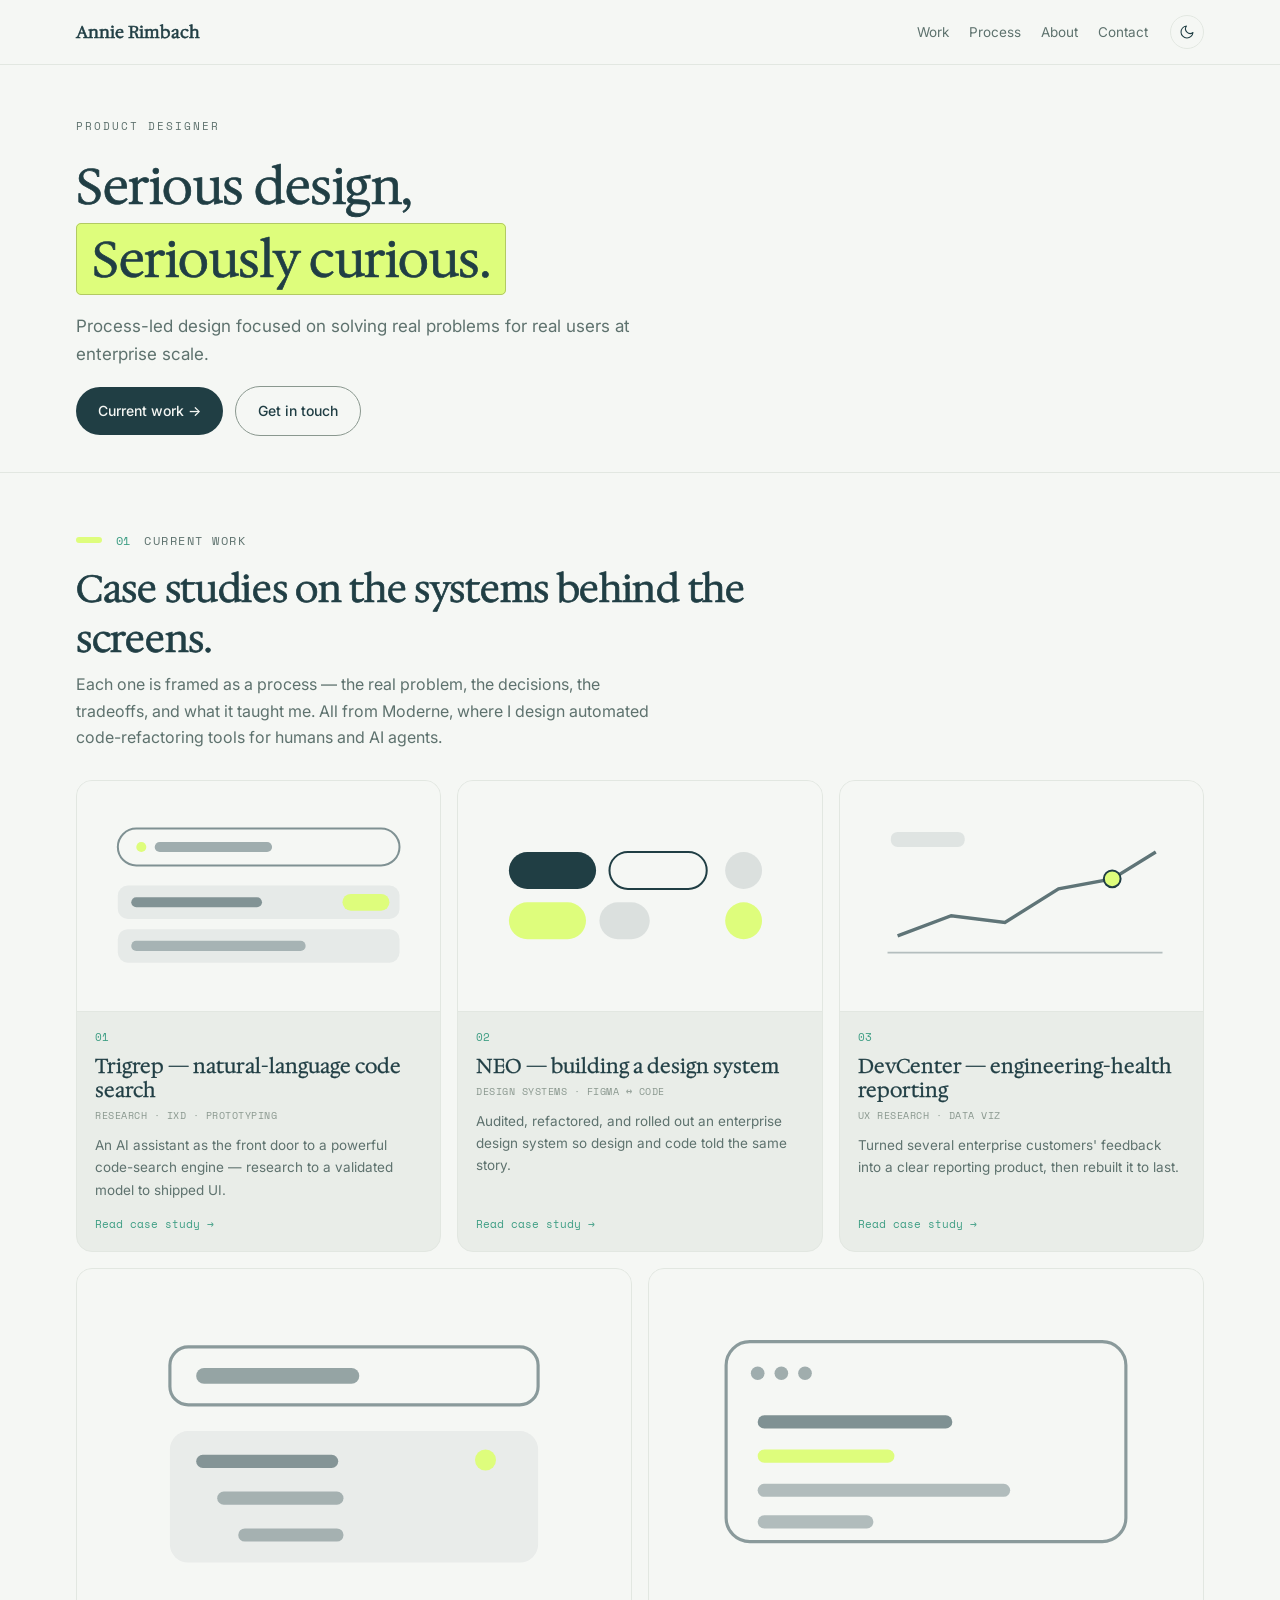
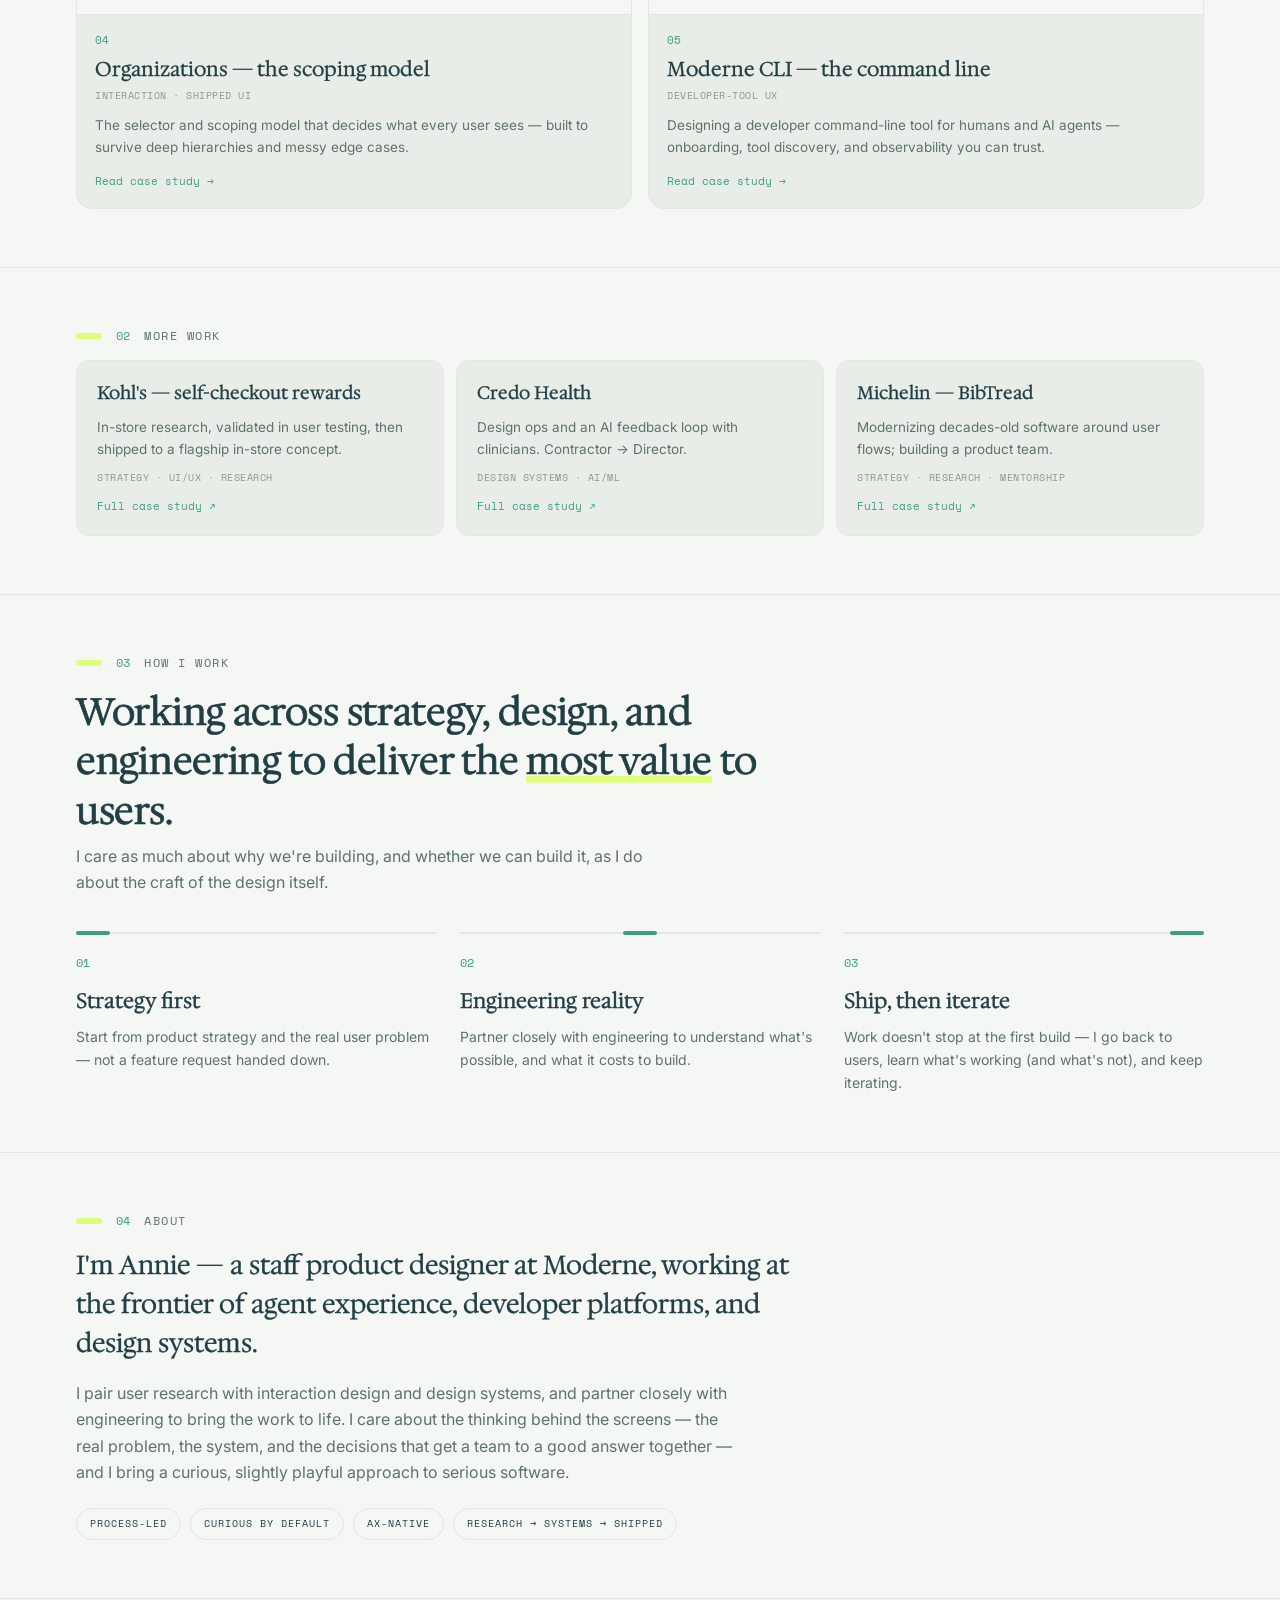
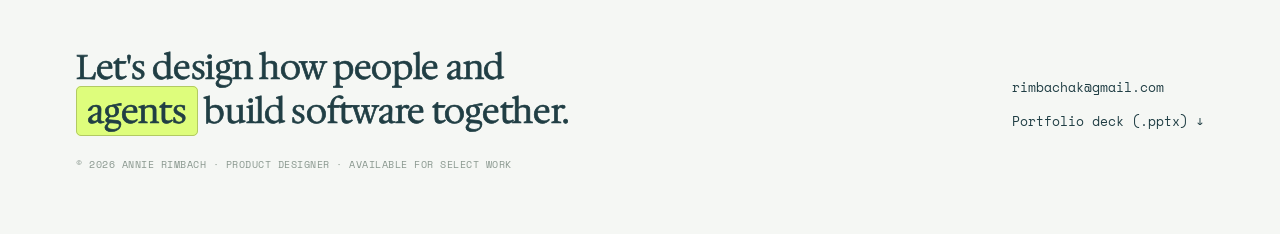
==== annie-rimbach-portfolio.html @ 5550b8af "Add new portfolio index, brand guide; update case studies and CSS - New annie-rimbach-portfolio.html" ====
<!DOCTYPE html>
<html lang="en" data-theme="light">
<head>
<meta charset="UTF-8">
<meta name="viewport" content="width=device-width, initial-scale=1.0">
<title>Annie Rimbach — Product Designer, AX</title>
<meta name="description" content="Annie Rimbach is a staff product designer at Moderne working at the frontier of agent experience (AX), developer platforms, and design systems — solving real problems for real users.">
<meta name="theme-color" content="#203E44">
<link rel="preconnect" href="https://fonts.googleapis.com">
<link rel="preconnect" href="https://fonts.gstatic.com" crossorigin>
<link href="https://fonts.googleapis.com/css2?family=Hedvig+Letters+Serif&family=Inter:wght@400;500;600&family=Space+Mono:wght@400;700&display=swap" rel="stylesheet">
<style>
  :root{
    --bg:#F5F7F4; --surface:#E9EDE8; --ink:#203E44; --muted:#5E726E; --muted2:#8A988F;
    --line:#E2E7E1; --lime:#DEFD7C; --node:#3E9E84; --btnText:#F5F7F4;
  }
  [data-theme="dark"]{
    --bg:#203E44; --surface:#2A4D52; --ink:#EAF1EC; --muted:#9FBDB2; --muted2:#6E8C82;
    --line:#34565B; --lime:#DEFD7C; --node:#7FD8B8; --btnText:#203E44;
  }
  *{box-sizing:border-box}
  html{scroll-behavior:smooth}
  body{margin:0;background:var(--bg);color:var(--ink);font-family:'Inter',sans-serif;font-size:16px;line-height:1.65;-webkit-font-smoothing:antialiased;transition:background .35s ease,color .35s ease}
  .wrap{width:100%;max-width:1240px;margin:0 auto;padding:0 clamp(20px,4.5vw,56px)}
  a{color:inherit;text-decoration:none}
  .hl{background:var(--lime);color:#203E44;padding:0.03em 0.3em;border-radius:5px;-webkit-box-decoration-break:clone;box-decoration-break:clone;border:1px solid color-mix(in srgb,black 20%,var(--lime) 80%)}
  .uline{background:linear-gradient(var(--lime),var(--lime)) no-repeat;background-position:0 92%;background-size:100% 0.18em}

  /* NAV */
  header{position:sticky;top:0;z-index:20;backdrop-filter:blur(8px);background:color-mix(in srgb,var(--bg) 86%,transparent);border-bottom:0.5px solid var(--line)}
  nav{display:flex;justify-content:space-between;align-items:center;padding:15px 0}
  .brand{font-family:'Hedvig Letters Serif',serif;font-size:17px;-webkit-text-stroke:0.55px var(--ink);paint-order:stroke fill}
  .navright{display:flex;align-items:center;gap:22px}
  .navlinks{display:flex;gap:20px;font-size:13.5px;color:var(--muted)}
  .navlinks a:hover{color:var(--ink)}
  .toggle{display:inline-flex;align-items:center;justify-content:center;width:34px;height:34px;border:0.5px solid var(--line);border-radius:50%;background:transparent;color:var(--ink);cursor:pointer}
  .toggle:hover{background:var(--surface)}
  .toggle svg{width:16px;height:16px}

  /* HERO */
  .hero{padding-top:46px;padding-bottom:36px}
  .kicker{font-family:'Space Mono',monospace;font-size:11px;letter-spacing:2px;text-transform:uppercase;color:var(--muted)}
  .hero h1{font-family:'Hedvig Letters Serif',serif;-webkit-text-stroke:0.7px var(--ink);paint-order:stroke fill;font-weight:400;font-size:clamp(30px,4.4vw,50px);line-height:1.45;letter-spacing:-0.5px;margin:14px 0 16px}
  .hero p.sub{font-size:clamp(15px,1.8vw,17px);color:var(--muted);max-width:600px;margin:0 0 18px}
  .btns{display:flex;gap:12px;align-items:center;flex-wrap:wrap}
  .btn{display:inline-flex;gap:8px;align-items:center;background:var(--ink);color:var(--btnText);font-size:14px;font-weight:500;padding:12px 22px;border-radius:26px;transition:transform .15s ease}
  .btn:hover{transform:translateY(-1px)}
  .btn.ghost{background:transparent;color:var(--ink);border:1px solid var(--muted2)}

  /* SECTION */
  section{padding:58px 0;border-top:0.5px solid var(--line)}
  .shead{display:flex;align-items:center;gap:14px;margin-bottom:14px}
  .shead .tick{width:26px;height:6px;border-radius:3px;background:var(--lime);flex-shrink:0}
  .shead .n{font-family:'Space Mono',monospace;font-size:12px;color:var(--node)}
  .shead h2{font-family:'Space Mono',monospace;font-weight:400;font-size:12px;letter-spacing:1.5px;text-transform:uppercase;color:var(--muted);margin:0}
  .stitle{font-family:'Hedvig Letters Serif',serif;-webkit-text-stroke:0.7px var(--ink);paint-order:stroke fill;font-weight:400;font-size:clamp(26px,4vw,38px);line-height:1.3;letter-spacing:-0.3px;margin:0 0 8px;max-width:700px}
  .sintro{color:var(--muted);max-width:580px;margin:0 0 30px}

  /* FEATURED WORK — card grid */
  .pgrid{display:grid;grid-template-columns:repeat(6,1fr);gap:16px;margin-top:8px}
  .pcard{grid-column:span 2;background:var(--surface);border:0.5px solid var(--line);border-radius:16px;overflow:hidden;display:flex;flex-direction:column;transition:transform .16s ease,border-color .16s ease}
  .pcard:nth-child(n+4){grid-column:span 3}
  .pcard:hover{transform:translateY(-3px);border-color:var(--node)}
  .pthumb{aspect-ratio:16/10;background:var(--bg);border-bottom:0.5px solid var(--line);display:flex;align-items:center;justify-content:center;padding:14px}
  .pthumb svg{width:100%;height:100%}
  .pbody{padding:16px 18px 18px;display:flex;flex-direction:column;flex:1}
  .pnum{font-family:'Space Mono',monospace;font-size:11px;color:var(--node);margin-bottom:8px}
  .pt{font-family:'Hedvig Letters Serif',serif;font-size:20px;-webkit-text-stroke:0.3px var(--ink);paint-order:stroke fill;line-height:1.22;margin:0 0 6px}
  .ptags{font-family:'Space Mono',monospace;font-size:9.5px;letter-spacing:0.5px;text-transform:uppercase;color:var(--muted2);margin:0 0 10px}
  .pd{font-size:13.5px;color:var(--muted);margin:0 0 14px}
  .plink{font-family:'Space Mono',monospace;font-size:11px;color:var(--node);margin-top:auto}
  .pcard:hover .plink{text-decoration:underline}

  /* MORE WORK GRID */
  .more{display:grid;grid-template-columns:repeat(3,1fr);gap:12px;margin-top:6px}
  .mrow{background:var(--surface);border:0.5px solid var(--line);border-radius:13px;padding:18px 20px;transition:transform .16s ease,border-color .16s ease}
  .mrow:hover{transform:translateY(-3px);border-color:var(--node)}
  .mrow h4{font-family:'Hedvig Letters Serif',serif;font-weight:400;font-size:18px;-webkit-text-stroke:0.3px var(--ink);paint-order:stroke fill;margin:0}
  .mrow p{font-size:13.5px;color:var(--muted);margin:7px 0 0}
  .mrow .t{font-family:'Space Mono',monospace;font-size:10px;letter-spacing:0.5px;text-transform:uppercase;color:var(--muted2);margin-top:10px}
  .mrow a.full{font-family:'Space Mono',monospace;font-size:11px;color:var(--node);display:inline-block;margin-top:10px}

  /* PROCESS */
  .steps{display:grid;grid-template-columns:repeat(3,1fr);gap:24px}
  .step .bar{height:2px;background:var(--line);position:relative;margin-bottom:14px}
  .step .bar::before{content:"";position:absolute;left:0;top:-1px;width:34px;height:4px;border-radius:2px;background:var(--node)}
  .step.s2 .bar::before{left:50%;transform:translateX(-50%)}
  .step.s3 .bar::before{left:auto;right:0}
  .step .sn{font-family:'Space Mono',monospace;font-size:12px;color:var(--node)}
  .step h3{font-family:'Hedvig Letters Serif',serif;font-weight:400;font-size:21px;-webkit-text-stroke:0.4px var(--ink);paint-order:stroke fill;margin:10px 0 6px}
  .step p{font-size:14px;color:var(--muted);margin:0}

  /* ABOUT */
  .about .lead{font-family:'Hedvig Letters Serif',serif;font-weight:400;font-size:clamp(20px,3vw,26px);line-height:1.5;-webkit-text-stroke:0.3px var(--ink);paint-order:stroke fill;max-width:740px;margin:0 0 18px}
  .about p.body{color:var(--muted);max-width:660px;margin:0 0 10px}
  .chips{display:flex;flex-wrap:wrap;gap:9px;margin-top:22px}
  .chip{font-family:'Space Mono',monospace;font-size:10px;text-transform:uppercase;letter-spacing:1px;border:0.5px solid var(--line);border-radius:30px;padding:7px 13px;color:var(--ink)}

  footer{border-top:0.5px solid var(--line);padding:46px 0 60px}
  .fgrid{display:flex;justify-content:space-between;align-items:flex-end;gap:24px;flex-wrap:wrap}
  .fbig{font-family:'Hedvig Letters Serif',serif;-webkit-text-stroke:0.7px var(--ink);paint-order:stroke fill;font-size:clamp(24px,4vw,34px);line-height:1.3;letter-spacing:-0.3px;max-width:520px}
  .fcontact a{font-family:'Space Mono',monospace;font-size:13px;color:var(--ink)}
  .fcontact a:hover{color:var(--node)}
  .fmeta{font-family:'Space Mono',monospace;font-size:10px;color:var(--muted2);letter-spacing:0.5px;margin-top:24px;text-transform:uppercase}

  @media(max-width:860px){
    .pgrid{grid-template-columns:1fr}
    .pcard,.pcard:nth-child(n+4){grid-column:auto}
  }
  @media(max-width:680px){
    .navlinks{display:none}
    .hero{padding-top:44px;padding-bottom:40px}
    .steps{grid-template-columns:1fr;gap:26px}
    .more{grid-template-columns:1fr}
  }
  @media print{
    :root,[data-theme="dark"]{--bg:#F5F7F4;--surface:#E9EDE8;--ink:#203E44;--muted:#5E726E;--muted2:#8A988F;--line:#E2E7E1;--lime:#DEFD7C;--node:#3E9E84;--btnText:#F5F7F4}
    *{-webkit-print-color-adjust:exact;print-color-adjust:exact}
    header,.btns{display:none}
    .hero{padding:8px 0 22px}
    section{padding:24px 0}
    .pgrid{grid-template-columns:1fr 1fr;gap:12px}
    .pcard,.pcard:nth-child(n+4){grid-column:auto}
    .more{grid-template-columns:1fr 1fr}
    .pcard,.mrow,.step{break-inside:avoid}
  }
</style>
</head>
<body>

<header>
  <div class="wrap">
    <nav>
      <a href="#top" class="brand">Annie Rimbach</a>
      <div class="navright">
        <div class="navlinks">
          <a href="#work">Work</a>
          <a href="#process">Process</a>
          <a href="#about">About</a>
          <a href="mailto:rimbachak@gmail.com">Contact</a>
        </div>
        <button class="toggle" id="themeToggle" aria-label="Toggle dark mode">
          <svg viewBox="0 0 24 24" fill="none" stroke="currentColor" stroke-width="1.6" stroke-linecap="round" stroke-linejoin="round"><path d="M21 12.79A9 9 0 1 1 11.21 3 7 7 0 0 0 21 12.79z"/></svg>
        </button>
      </div>
    </nav>
  </div>
</header>

<a id="top"></a>

<main>
  <!-- HERO -->
  <div class="wrap hero">
    <span class="kicker">Product designer</span>
    <h1>Serious design,<br><span class="hl">Seriously curious.</span></h1>
    <p class="sub">Process-led design focused on solving real problems for real users at enterprise&nbsp;scale.</p>
    <div class="btns">
      <a class="btn" href="#work">Current work →</a>
      <a class="btn ghost" href="mailto:rimbachak@gmail.com">Get in touch</a>
    </div>
  </div>

  <!-- FEATURED WORK -->
  <section id="work" class="work">
    <div class="wrap">
      <div class="shead"><span class="tick"></span><span class="n">01</span><h2>Current work</h2></div>
      <p class="stitle">Case studies on the systems behind the screens.</p>
      <p class="sintro">Each one is framed as a process — the real problem, the decisions, the tradeoffs, and what it taught me. All from Moderne, where I design automated code-refactoring tools for humans and AI agents.</p>

      <div class="pgrid">

        <a class="pcard" href="trigrep.html">
          <div class="pthumb">
            <svg viewBox="0 0 200 120" aria-hidden="true">
              <rect x="16" y="20" width="168" height="22" rx="11" style="fill:none;stroke:var(--ink);stroke-width:1.2;opacity:0.55"/>
              <circle cx="30" cy="31" r="3" fill="#DEFD7C"/>
              <rect x="38" y="28" width="70" height="6" rx="3" style="fill:var(--ink);opacity:0.4"/>
              <rect x="16" y="54" width="168" height="20" rx="6" style="fill:var(--ink);opacity:0.07"/>
              <rect x="24" y="61" width="78" height="6" rx="3" style="fill:var(--ink);opacity:0.5"/>
              <rect x="150" y="59" width="28" height="10" rx="5" fill="#DEFD7C"/>
              <rect x="16" y="80" width="168" height="20" rx="6" style="fill:var(--ink);opacity:0.07"/>
              <rect x="24" y="87" width="104" height="6" rx="3" style="fill:var(--ink);opacity:0.32"/>
            </svg>
          </div>
          <div class="pbody">
            <div class="pnum">01</div>
            <p class="pt">Trigrep — natural-language code search</p>
            <p class="ptags">Research · IxD · Prototyping</p>
            <p class="pd">An AI assistant as the front door to a powerful code-search engine — research to a validated model to shipped UI.</p>
            <span class="plink">Read case study →</span>
          </div>
        </a>

        <a class="pcard" href="neo.html">
          <div class="pthumb">
            <svg viewBox="0 0 200 120" aria-hidden="true">
              <rect x="22" y="34" width="52" height="22" rx="11" style="fill:var(--ink)"/>
              <rect x="82" y="34" width="58" height="22" rx="11" style="fill:none;stroke:var(--ink);stroke-width:1.2"/>
              <rect x="22" y="64" width="46" height="22" rx="11" fill="#DEFD7C"/>
              <rect x="76" y="64" width="30" height="22" rx="11" style="fill:var(--ink);opacity:0.12"/>
              <circle cx="162" cy="45" r="11" style="fill:var(--ink);opacity:0.12"/>
              <circle cx="162" cy="75" r="11" fill="#DEFD7C"/>
            </svg>
          </div>
          <div class="pbody">
            <div class="pnum">02</div>
            <p class="pt">NEO — building a design system</p>
            <p class="ptags">Design systems · Figma ↔ code</p>
            <p class="pd">Audited, refactored, and rolled out an enterprise design system so design and code told the same story.</p>
            <span class="plink">Read case study →</span>
          </div>
        </a>

        <a class="pcard" href="devcenter.html">
          <div class="pthumb">
            <svg viewBox="0 0 200 120" aria-hidden="true">
              <line x1="20" y1="94" x2="184" y2="94" style="stroke:var(--ink);stroke-width:1;opacity:0.3"/>
              <rect x="22" y="22" width="44" height="9" rx="4" style="fill:var(--ink);opacity:0.1"/>
              <polyline points="26,84 58,72 90,76 122,56 154,50 180,34" fill="none" style="stroke:var(--ink);stroke-width:2;opacity:0.7"/>
              <circle cx="154" cy="50" r="5" fill="#DEFD7C" style="stroke:var(--ink);stroke-width:1.2"/>
            </svg>
          </div>
          <div class="pbody">
            <div class="pnum">03</div>
            <p class="pt">DevCenter — engineering-health reporting</p>
            <p class="ptags">UX research · Data viz</p>
            <p class="pd">Turned several enterprise customers' feedback into a clear reporting product, then rebuilt it to last.</p>
            <span class="plink">Read case study →</span>
          </div>
        </a>

        <a class="pcard" href="organizations.html">
          <div class="pthumb">
            <svg viewBox="0 0 200 120" aria-hidden="true">
              <rect x="30" y="24" width="140" height="22" rx="7" style="fill:none;stroke:var(--ink);stroke-width:1.2;opacity:0.5"/>
              <rect x="40" y="32" width="62" height="6" rx="3" style="fill:var(--ink);opacity:0.45"/>
              <rect x="30" y="56" width="140" height="50" rx="7" style="fill:var(--ink);opacity:0.06"/>
              <rect x="40" y="65" width="54" height="5" rx="2.5" style="fill:var(--ink);opacity:0.5"/>
              <rect x="48" y="79" width="48" height="5" rx="2.5" style="fill:var(--ink);opacity:0.34"/>
              <rect x="56" y="93" width="40" height="5" rx="2.5" style="fill:var(--ink);opacity:0.34"/>
              <circle cx="150" cy="67" r="4" fill="#DEFD7C"/>
            </svg>
          </div>
          <div class="pbody">
            <div class="pnum">04</div>
            <p class="pt">Organizations — the scoping model</p>
            <p class="ptags">Interaction · Shipped UI</p>
            <p class="pd">The selector and scoping model that decides what every user sees — built to survive deep hierarchies and messy edge cases.</p>
            <span class="plink">Read case study →</span>
          </div>
        </a>

        <a class="pcard" href="cli.html">
          <div class="pthumb">
            <svg viewBox="0 0 200 120" aria-hidden="true">
              <rect x="24" y="22" width="152" height="76" rx="9" style="fill:none;stroke:var(--ink);stroke-width:1.2;opacity:0.5"/>
              <circle cx="36" cy="34" r="2.6" style="fill:var(--ink);opacity:0.4"/>
              <circle cx="45" cy="34" r="2.6" style="fill:var(--ink);opacity:0.4"/>
              <circle cx="54" cy="34" r="2.6" style="fill:var(--ink);opacity:0.4"/>
              <rect x="36" y="50" width="74" height="5" rx="2.5" style="fill:var(--ink);opacity:0.55"/>
              <rect x="36" y="63" width="52" height="5" rx="2.5" fill="#DEFD7C"/>
              <rect x="36" y="76" width="96" height="5" rx="2.5" style="fill:var(--ink);opacity:0.32"/>
              <rect x="36" y="88" width="44" height="5" rx="2.5" style="fill:var(--ink);opacity:0.32"/>
            </svg>
          </div>
          <div class="pbody">
            <div class="pnum">05</div>
            <p class="pt">Moderne CLI — the command line</p>
            <p class="ptags">Developer-tool UX</p>
            <p class="pd">Designing a developer command-line tool for humans and AI agents — onboarding, tool discovery, and observability you can trust.</p>
            <span class="plink">Read case study →</span>
          </div>
        </a>

      </div>
    </div>
  </section>

  <!-- MORE WORK -->
  <section id="more">
    <div class="wrap">
      <div class="shead"><span class="tick"></span><span class="n">02</span><h2>More work</h2></div>
      <div class="more">
        <div class="mrow">
          <h4>Kohl's — self-checkout rewards</h4>
          <p>In-store research, validated in user testing, then shipped to a flagship in-store concept.</p>
          <div class="t">Strategy · UI/UX · Research</div>
          <a class="full" href="https://annierimbach.com/p/02125df9" target="_blank" rel="noopener">Full case study ↗</a>
        </div>
        <div class="mrow">
          <h4>Credo Health</h4>
          <p>Design ops and an AI feedback loop with clinicians. Contractor → Director.</p>
          <div class="t">Design systems · AI/ML</div>
          <a class="full" href="https://annierimbach.com/p/02331882" target="_blank" rel="noopener">Full case study ↗</a>
        </div>
        <div class="mrow">
          <h4>Michelin — BibTread</h4>
          <p>Modernizing decades-old software around user flows; building a product team.</p>
          <div class="t">Strategy · Research · Mentorship</div>
          <a class="full" href="https://annierimbach.com/p/06c72d3e" target="_blank" rel="noopener">Full case study ↗</a>
        </div>
      </div>
    </div>
  </section>

  <!-- PROCESS -->
  <section id="process">
    <div class="wrap">
      <div class="shead"><span class="tick"></span><span class="n">03</span><h2>How I work</h2></div>
      <p class="stitle">Working across strategy, design, and engineering to deliver the <span class="uline">most value</span> to users.</p>
      <p class="sintro" style="margin-bottom:36px">I care as much about why we're building, and whether we can build it, as I do about the craft of the design itself.</p>
      <div class="steps">
        <div class="step s1">
          <div class="bar"></div>
          <span class="sn">01</span>
          <h3>Strategy first</h3>
          <p>Start from product strategy and the real user problem — not a feature request handed down.</p>
        </div>
        <div class="step s2">
          <div class="bar"></div>
          <span class="sn">02</span>
          <h3>Engineering reality</h3>
          <p>Partner closely with engineering to understand what's possible, and what it costs to build.</p>
        </div>
        <div class="step s3">
          <div class="bar"></div>
          <span class="sn">03</span>
          <h3>Ship, then iterate</h3>
          <p>Work doesn't stop at the first build — I go back to users, learn what's working (and what's not), and keep iterating.</p>
        </div>
      </div>
    </div>
  </section>

  <!-- ABOUT -->
  <section id="about" class="about">
    <div class="wrap">
      <div class="shead"><span class="tick"></span><span class="n">04</span><h2>About</h2></div>
      <p class="lead">I'm Annie — a staff product designer at Moderne, working at the frontier of agent experience, developer platforms, and design systems.</p>
      <p class="body">I pair user research with interaction design and design systems, and partner closely with engineering to bring the work to life. I care about the thinking behind the screens — the real problem, the system, and the decisions that get a team to a good answer together — and I bring a curious, slightly playful approach to serious software.</p>
      <div class="chips">
        <span class="chip">Process-led</span>
        <span class="chip">Curious by default</span>
        <span class="chip">AX-native</span>
        <span class="chip">Research → systems → shipped</span>
      </div>
    </div>
  </section>
</main>

<footer>
  <div class="wrap">
    <div class="fgrid">
      <div class="fbig">Let's design how people and <span class="hl">agents</span> build software together.</div>
      <div class="fcontact">
        <div><a href="mailto:rimbachak@gmail.com">rimbachak@gmail.com</a></div>
        <div style="margin-top:8px"><a href="Annie-Rimbach-Portfolio.pptx" download>Portfolio deck (.pptx) ↓</a></div>
      </div>
    </div>
    <div class="fmeta">© 2026 Annie Rimbach · Product designer · Available for select work</div>
  </div>
</footer>

<script>
  (function(){
    var root=document.documentElement, btn=document.getElementById('themeToggle');
    var sun='<svg viewBox="0 0 24 24" fill="none" stroke="currentColor" stroke-width="1.6" stroke-linecap="round" stroke-linejoin="round"><circle cx="12" cy="12" r="4"/><path d="M12 2v2M12 20v2M4.9 4.9l1.4 1.4M17.7 17.7l1.4 1.4M2 12h2M20 12h2M4.9 19.1l1.4-1.4M17.7 6.3l1.4-1.4"/></svg>';
    var moon='<svg viewBox="0 0 24 24" fill="none" stroke="currentColor" stroke-width="1.6" stroke-linecap="round" stroke-linejoin="round"><path d="M21 12.79A9 9 0 1 1 11.21 3 7 7 0 0 0 21 12.79z"/></svg>';
    var saved=null; try{saved=localStorage.getItem('ar-theme');}catch(e){}
    if(!saved){saved=(window.matchMedia&&window.matchMedia('(prefers-color-scheme: dark)').matches)?'dark':'light';}
    apply(saved);
    btn.addEventListener('click',function(){apply(root.getAttribute('data-theme')==='dark'?'light':'dark');});
    function apply(t){root.setAttribute('data-theme',t);btn.innerHTML=(t==='dark')?sun:moon;try{localStorage.setItem('ar-theme',t);}catch(e){}}
  })();
</script>
</body>
</html>
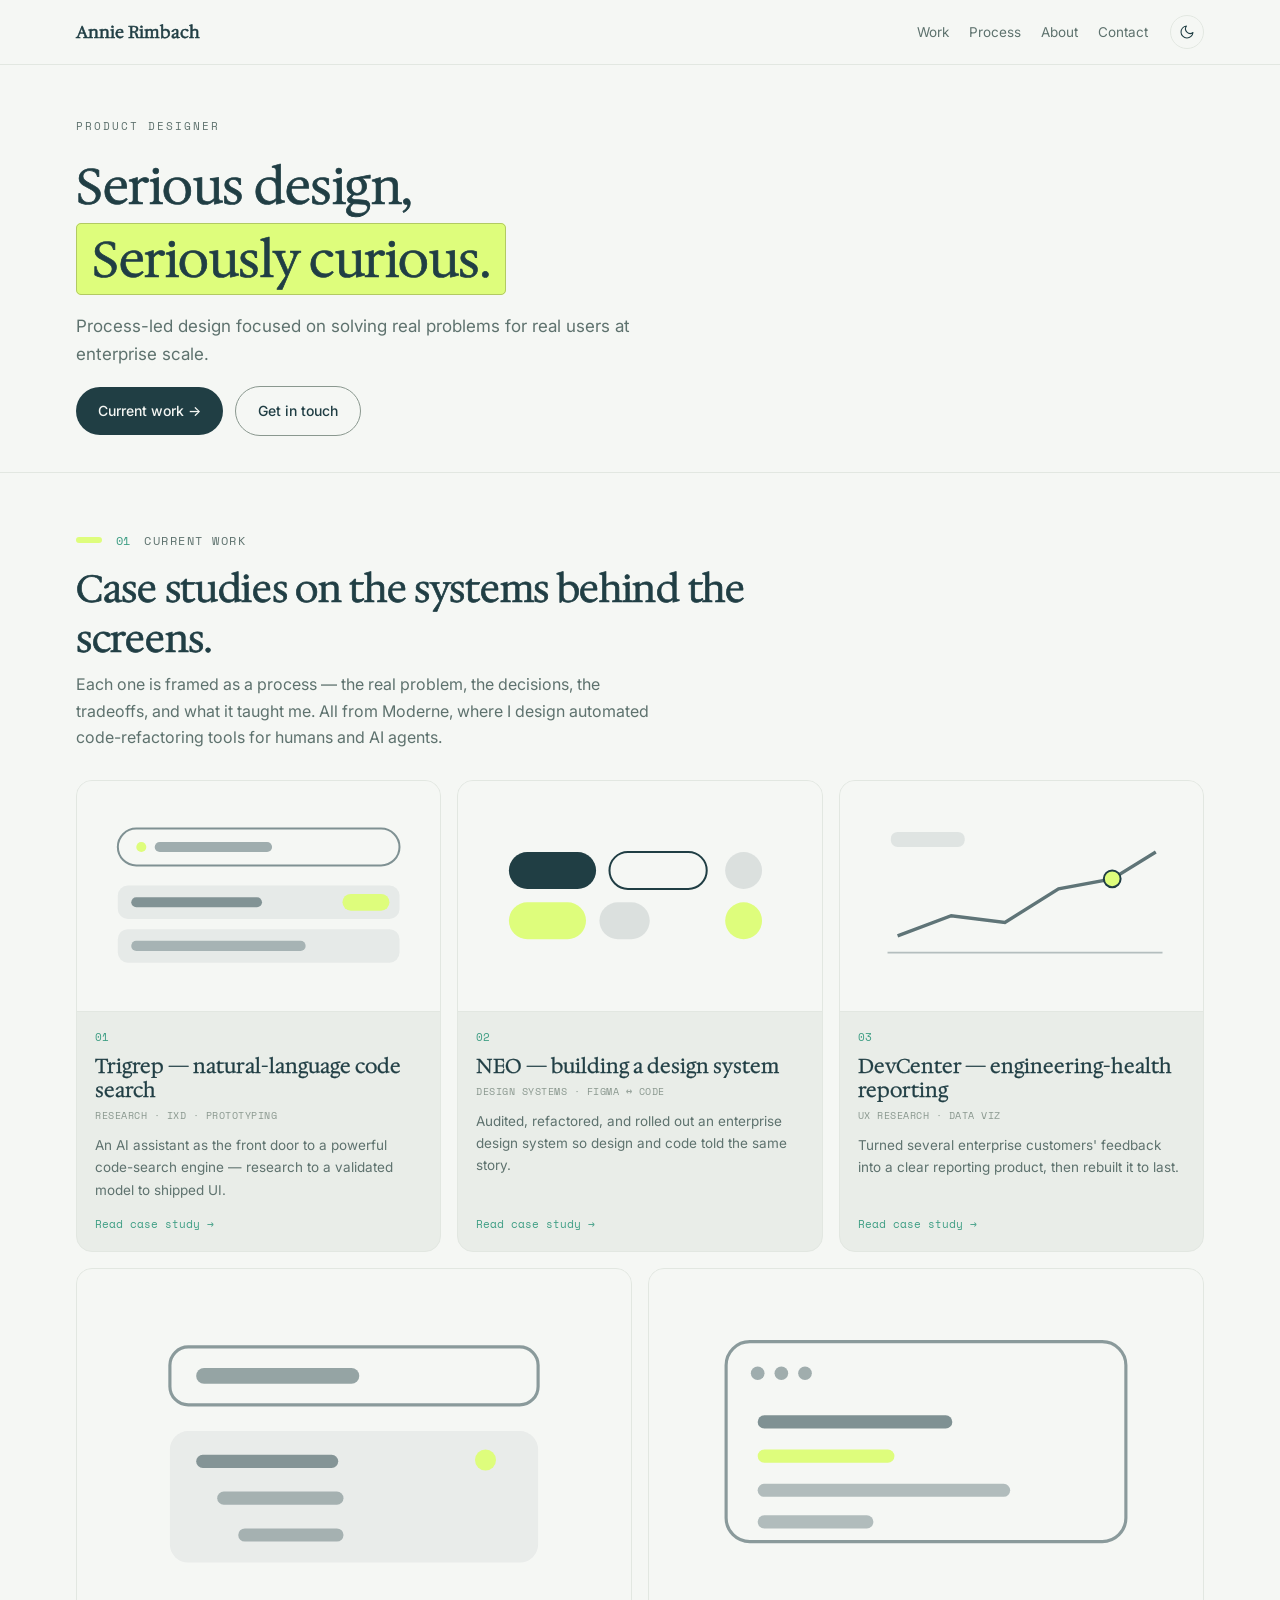
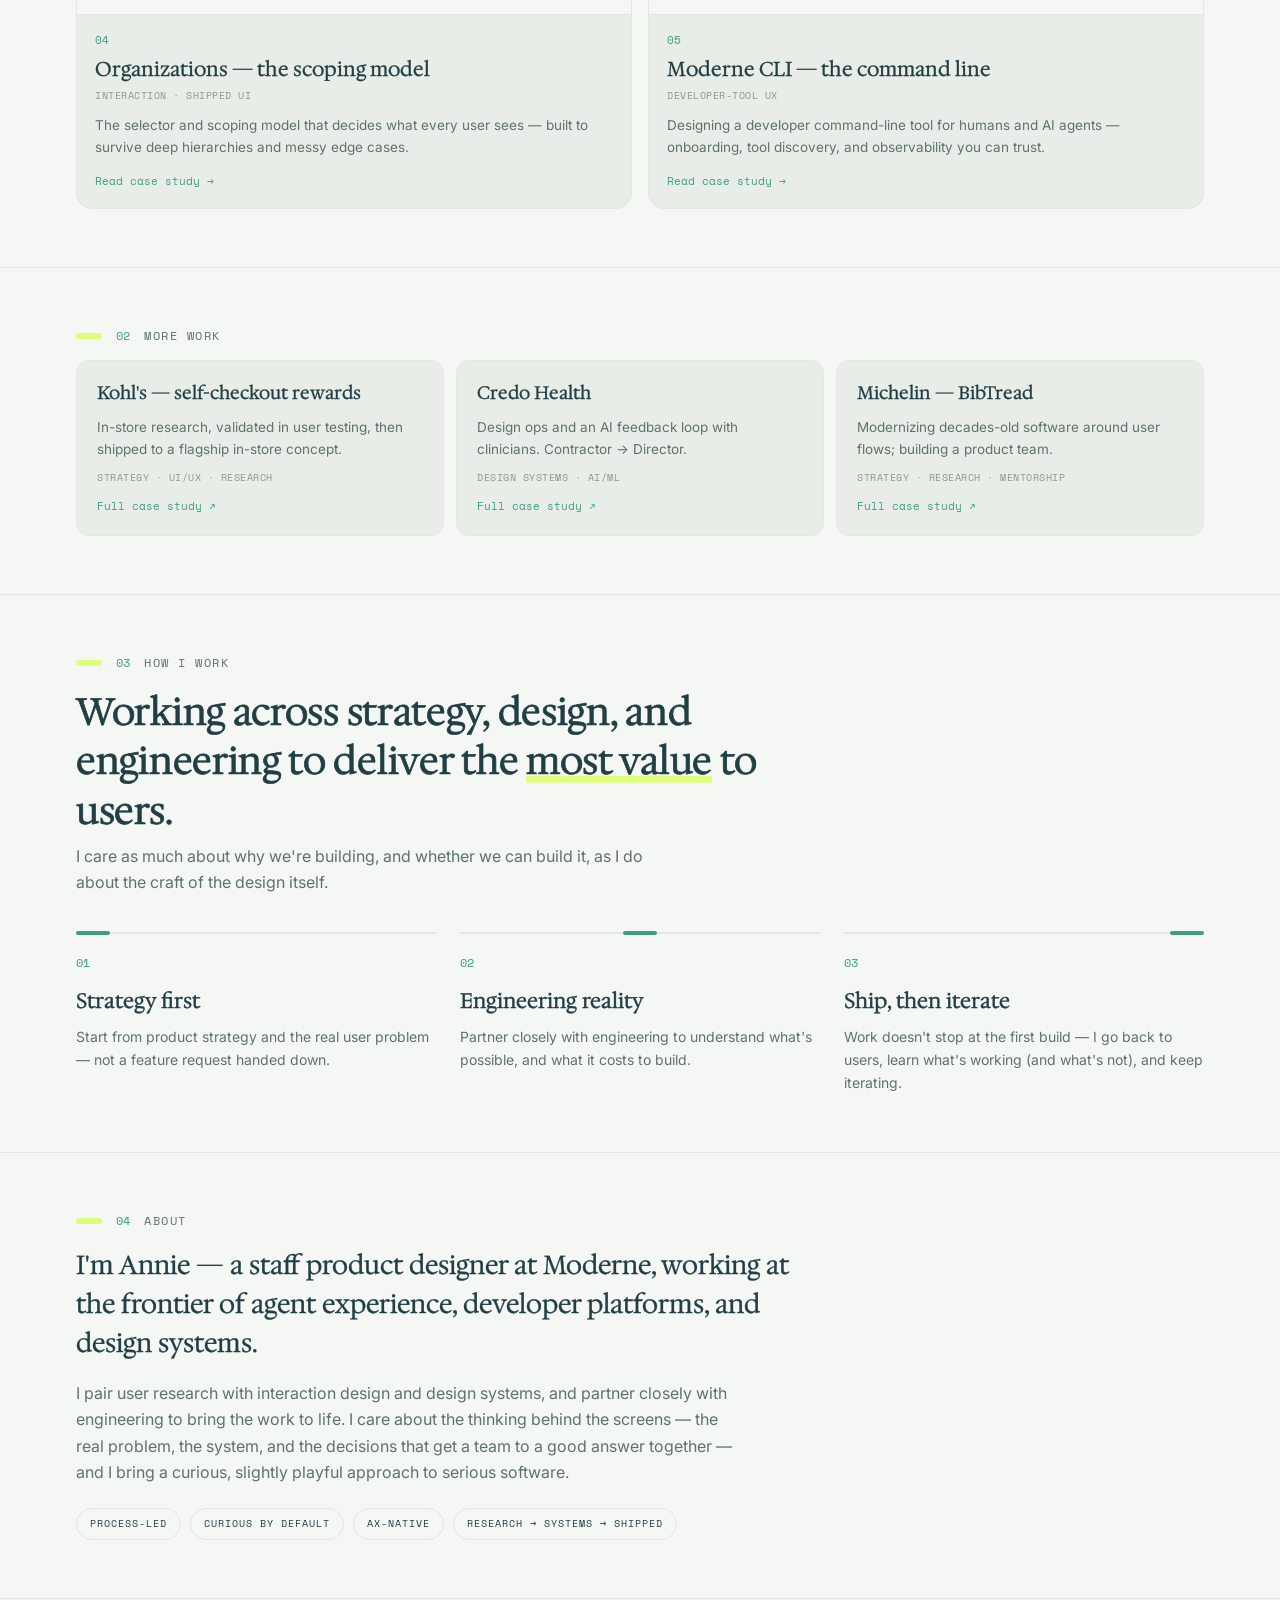
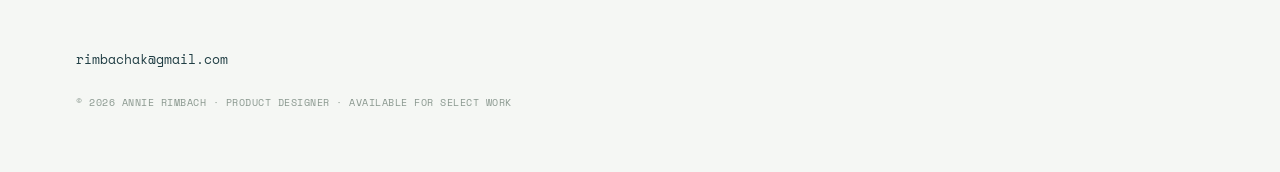
==== commit 339d1f79: "Remove tagline, annierimbach.com link, and portfolio deck from footer Co-Authored-By: Claude Sonnet " ====
--- a/annie-rimbach-portfolio.html
+++ b/annie-rimbach-portfolio.html
@@ -352,10 +352,8 @@
 <footer>
   <div class="wrap">
     <div class="fgrid">
-      <div class="fbig">Let's design how people and <span class="hl">agents</span> build software together.</div>
       <div class="fcontact">
         <div><a href="mailto:rimbachak@gmail.com">rimbachak@gmail.com</a></div>
-        <div style="margin-top:8px"><a href="Annie-Rimbach-Portfolio.pptx" download>Portfolio deck (.pptx) ↓</a></div>
       </div>
     </div>
     <div class="fmeta">© 2026 Annie Rimbach · Product designer · Available for select work</div>
